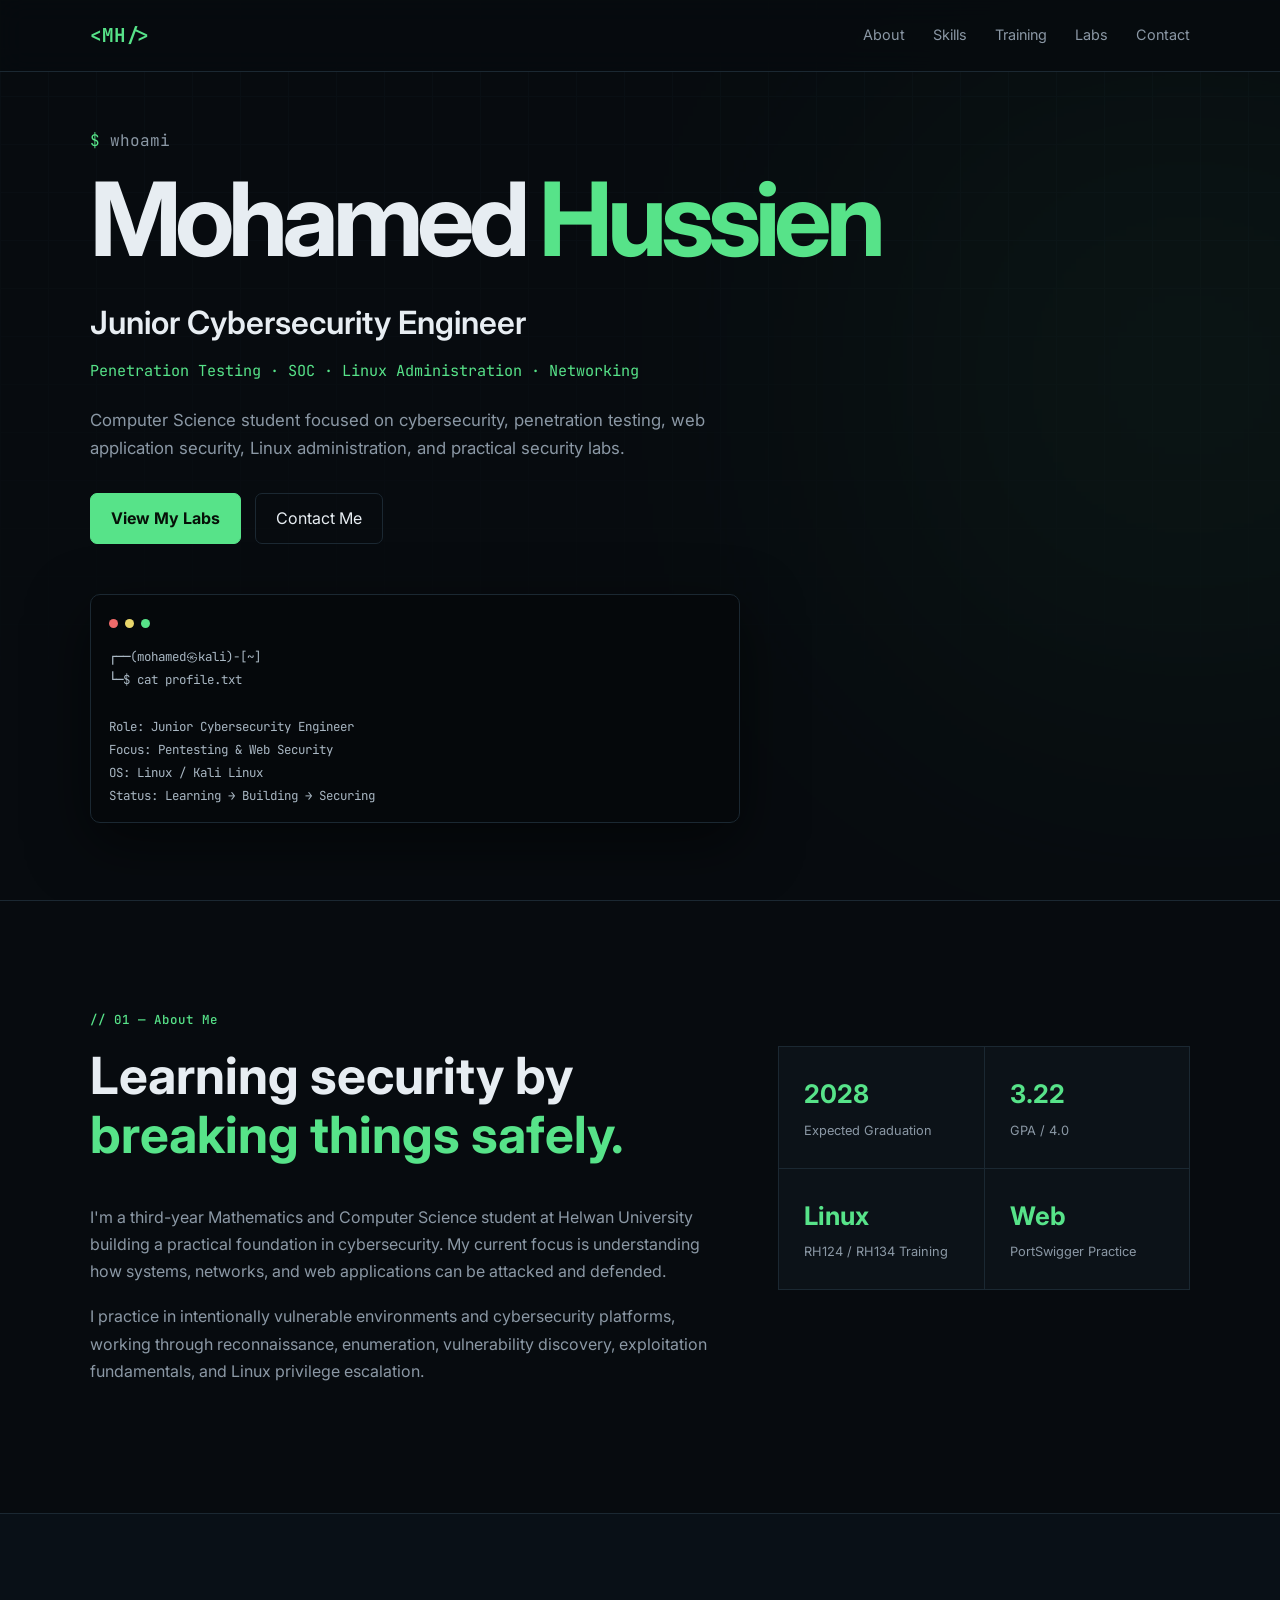
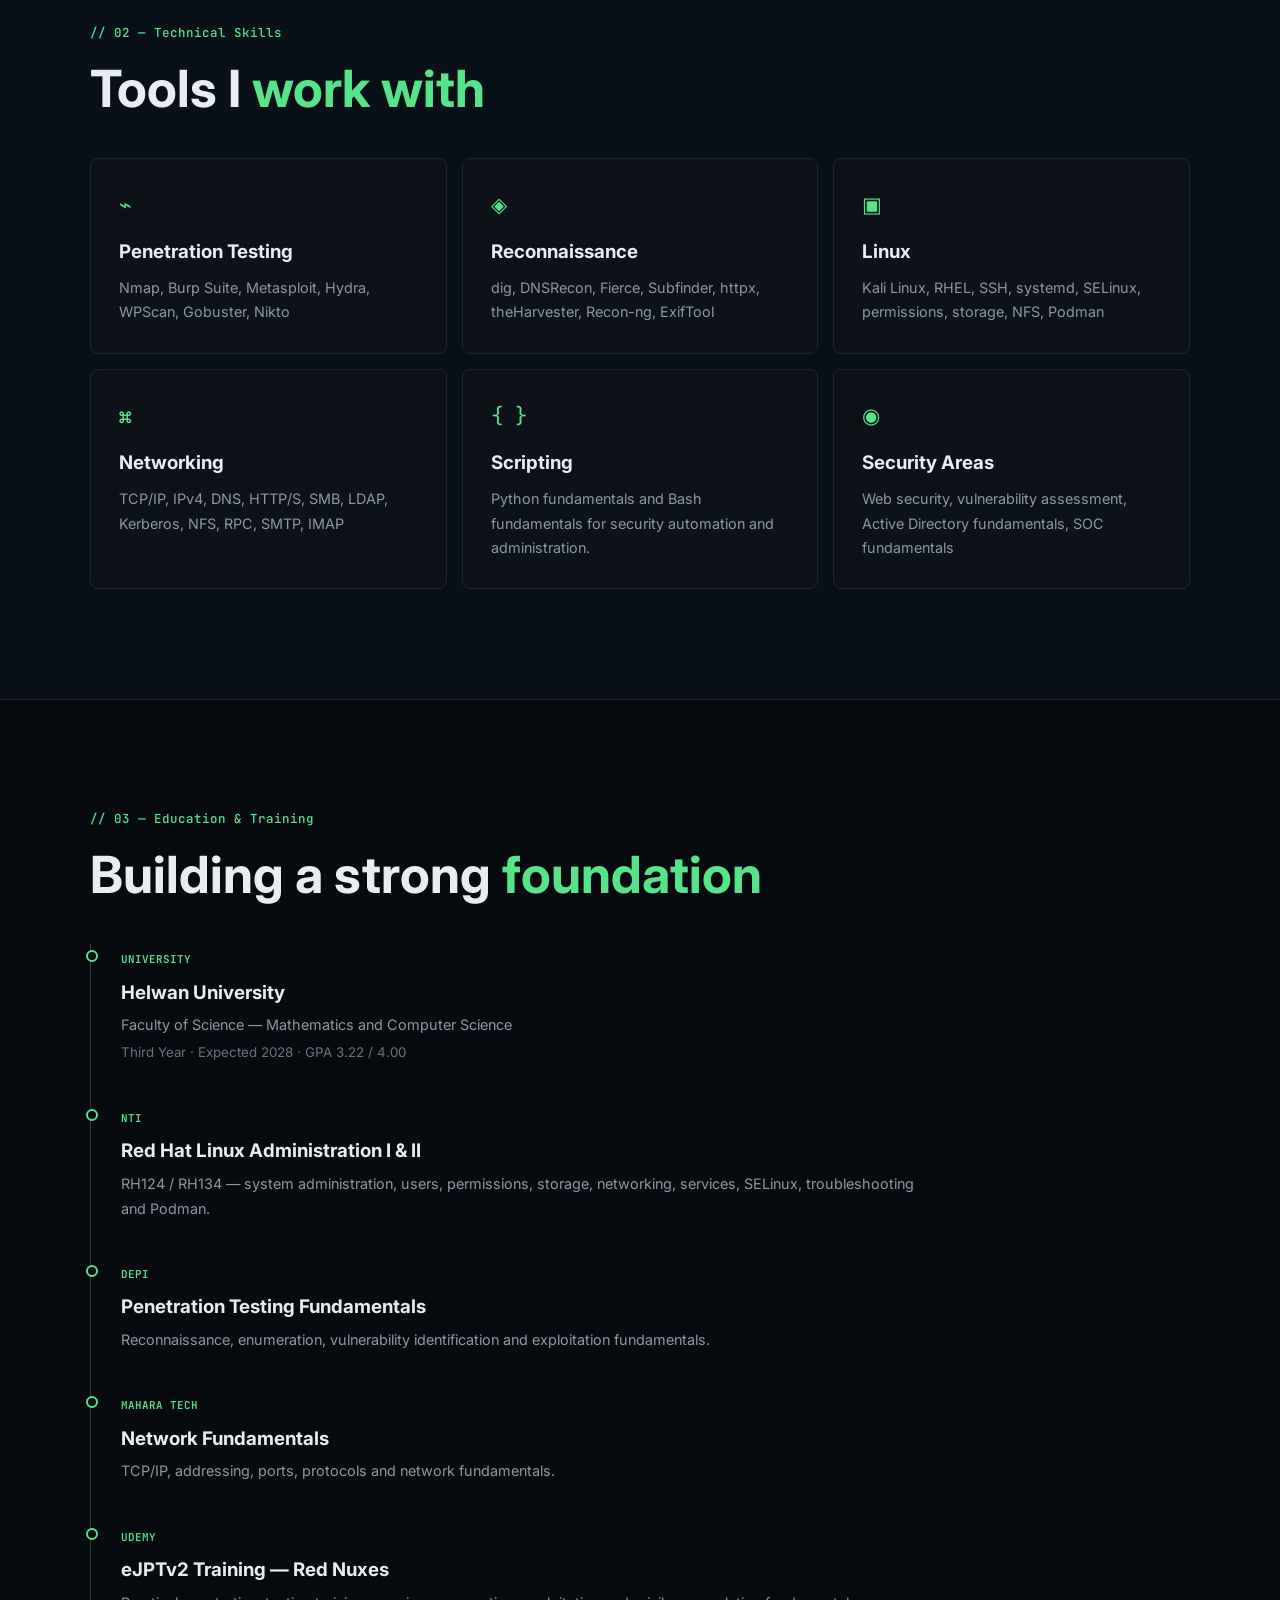
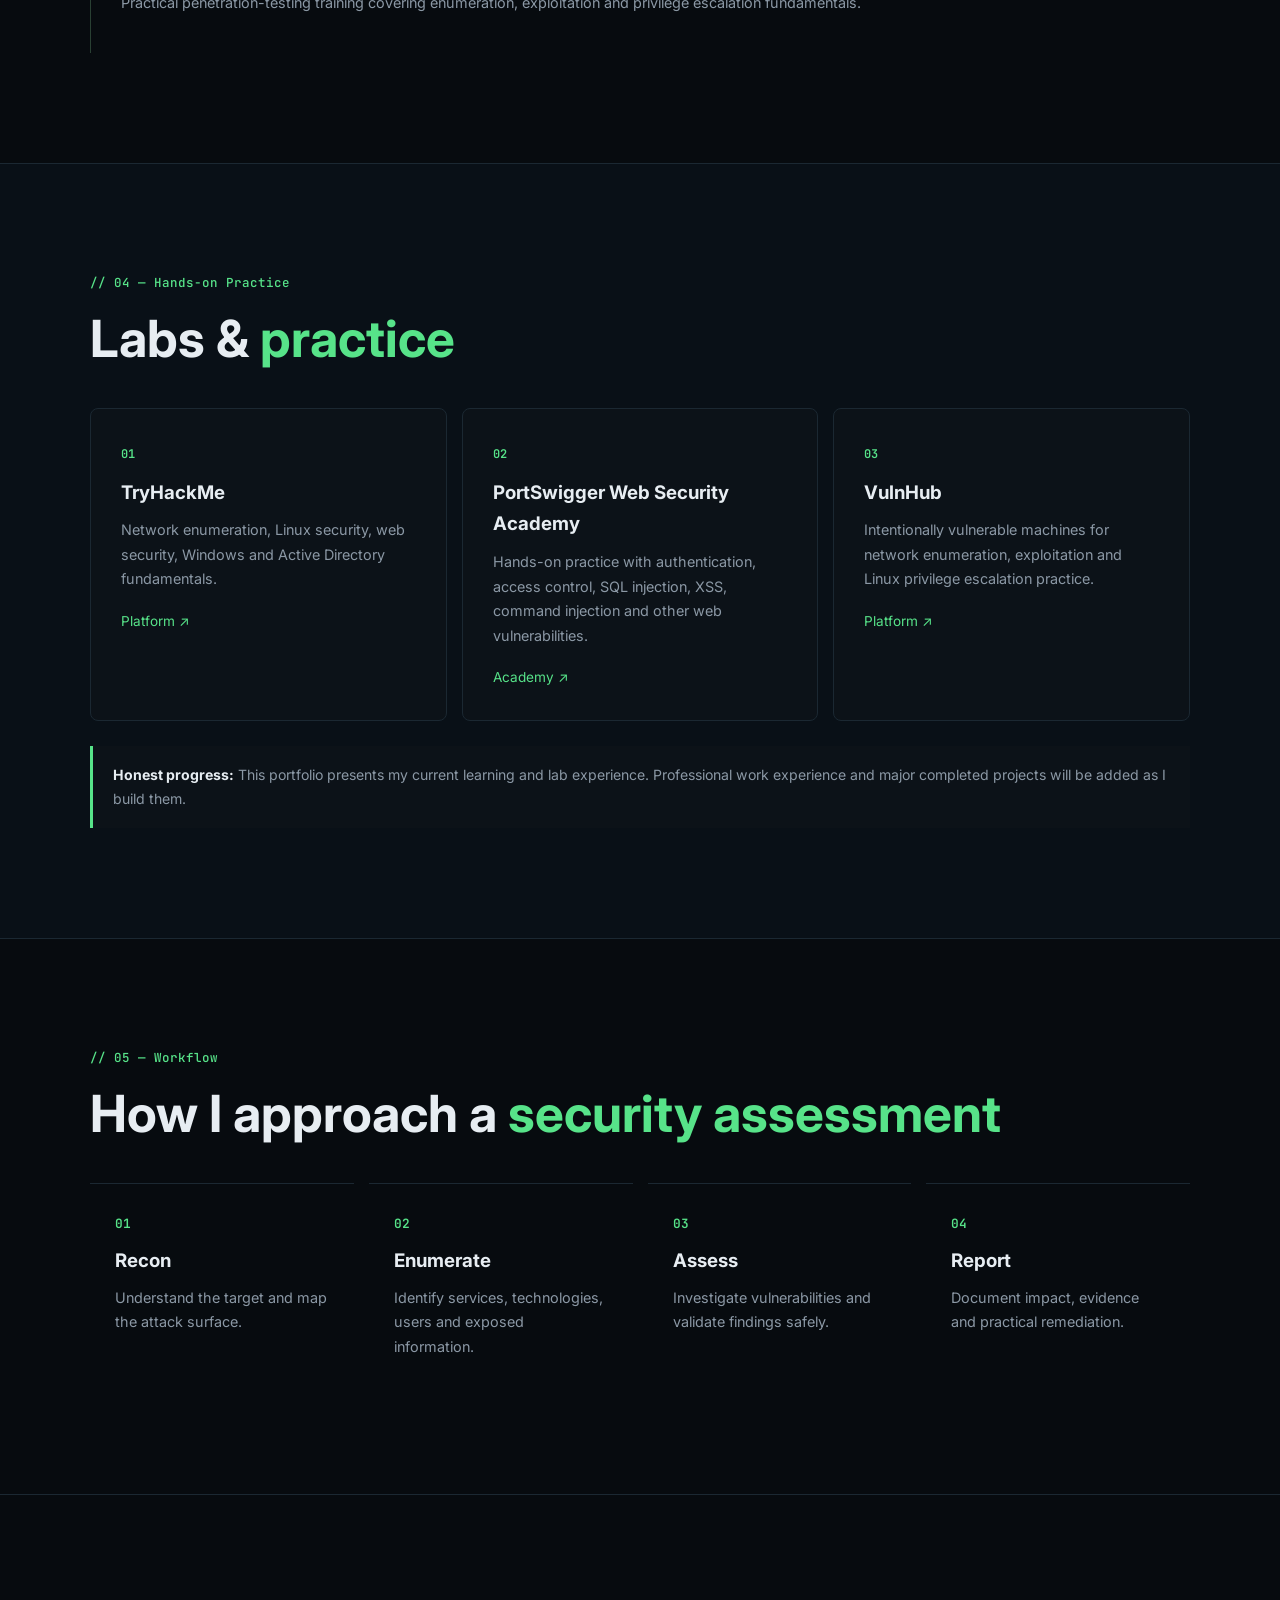
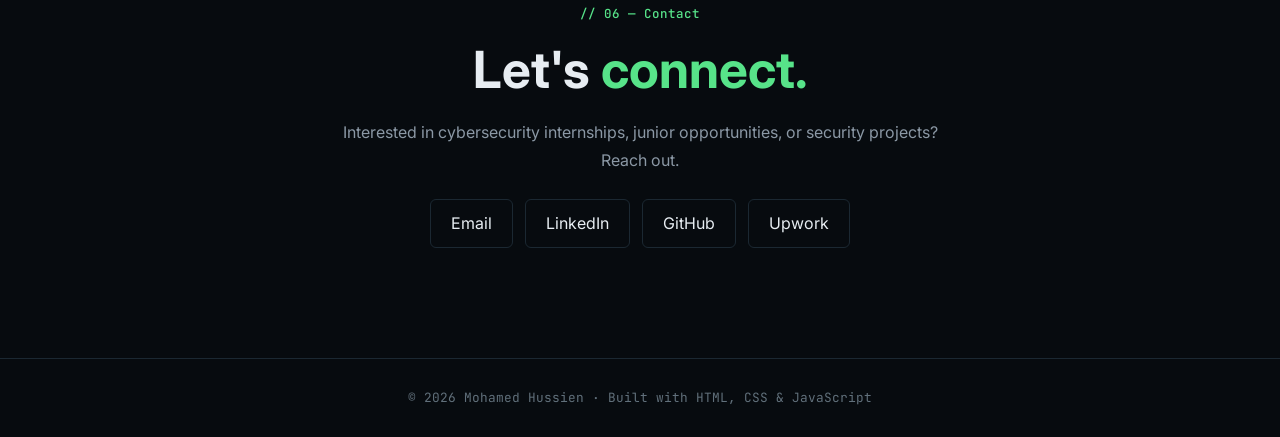
==== index.html @ f86ef642 "Add files via upload" ====
<!DOCTYPE html>
<html lang="en">
<head>
  <meta charset="UTF-8">
  <meta name="viewport" content="width=device-width, initial-scale=1.0">
  <meta name="description" content="Mohamed Hussien - Junior Cybersecurity Engineer portfolio">
  <title>Mohamed Hussien | Cybersecurity Portfolio</title>
  <link rel="preconnect" href="https://fonts.googleapis.com">
  <link rel="preconnect" href="https://fonts.gstatic.com" crossorigin>
  <link href="https://fonts.googleapis.com/css2?family=Inter:wght@400;500;600;700;800&family=JetBrains+Mono:wght@400;500;600&display=swap" rel="stylesheet">
  <link rel="stylesheet" href="style.css">
</head>
<body>
  <header class="nav">
    <a class="logo" href="#home">&lt;MH/&gt;</a>
    <button class="menu" aria-label="Open menu">☰</button>
    <nav>
      <a href="#about">About</a>
      <a href="#skills">Skills</a>
      <a href="#training">Training</a>
      <a href="#labs">Labs</a>
      <a href="#contact">Contact</a>
    </nav>
  </header>

  <main>
    <section id="home" class="hero">
      <div class="grid-bg"></div>
      <div class="hero-content">
        <p class="terminal"><span>$</span> whoami</p>
        <h1>Mohamed <span>Hussien</span></h1>
        <h2>Junior Cybersecurity Engineer</h2>
        <p class="subtitle">Penetration Testing · SOC · Linux Administration · Networking</p>
        <p class="intro">
          Computer Science student focused on cybersecurity, penetration testing,
          web application security, Linux administration, and practical security labs.
        </p>
        <div class="buttons">
          <a class="btn primary" href="#labs">View My Labs</a>
          <a class="btn" href="#contact">Contact Me</a>
        </div>
        <div class="terminal-card">
          <div><span class="dot red"></span><span class="dot yellow"></span><span class="dot green"></span></div>
          <pre><code>┌──(mohamed㉿kali)-[~]
└─$ cat profile.txt

Role: Junior Cybersecurity Engineer
Focus: Pentesting & Web Security
OS: Linux / Kali Linux
Status: Learning → Building → Securing</code></pre>
        </div>
      </div>
    </section>

    <section id="about" class="section">
      <div class="section-label">// 01 — About Me</div>
      <div class="about-grid">
        <div>
          <h2>Learning security by <span>breaking things safely.</span></h2>
          <p>
            I'm a third-year Mathematics and Computer Science student at Helwan University
            building a practical foundation in cybersecurity. My current focus is understanding
            how systems, networks, and web applications can be attacked and defended.
          </p>
          <p>
            I practice in intentionally vulnerable environments and cybersecurity platforms,
            working through reconnaissance, enumeration, vulnerability discovery, exploitation
            fundamentals, and Linux privilege escalation.
          </p>
        </div>
        <div class="stats">
          <div><strong>2028</strong><span>Expected Graduation</span></div>
          <div><strong>3.22</strong><span>GPA / 4.0</span></div>
          <div><strong>Linux</strong><span>RH124 / RH134 Training</span></div>
          <div><strong>Web</strong><span>PortSwigger Practice</span></div>
        </div>
      </div>
    </section>

    <section id="skills" class="section alt">
      <div class="section-label">// 02 — Technical Skills</div>
      <h2>Tools I <span>work with</span></h2>
      <div class="cards">
        <article class="card"><div class="icon">⌁</div><h3>Penetration Testing</h3><p>Nmap, Burp Suite, Metasploit, Hydra, WPScan, Gobuster, Nikto</p></article>
        <article class="card"><div class="icon">◈</div><h3>Reconnaissance</h3><p>dig, DNSRecon, Fierce, Subfinder, httpx, theHarvester, Recon-ng, ExifTool</p></article>
        <article class="card"><div class="icon">▣</div><h3>Linux</h3><p>Kali Linux, RHEL, SSH, systemd, SELinux, permissions, storage, NFS, Podman</p></article>
        <article class="card"><div class="icon">⌘</div><h3>Networking</h3><p>TCP/IP, IPv4, DNS, HTTP/S, SMB, LDAP, Kerberos, NFS, RPC, SMTP, IMAP</p></article>
        <article class="card"><div class="icon">{ }</div><h3>Scripting</h3><p>Python fundamentals and Bash fundamentals for security automation and administration.</p></article>
        <article class="card"><div class="icon">◉</div><h3>Security Areas</h3><p>Web security, vulnerability assessment, Active Directory fundamentals, SOC fundamentals</p></article>
      </div>
    </section>

    <section id="training" class="section">
      <div class="section-label">// 03 — Education & Training</div>
      <h2>Building a strong <span>foundation</span></h2>
      <div class="timeline">
        <article><span class="tag">UNIVERSITY</span><h3>Helwan University</h3><p>Faculty of Science — Mathematics and Computer Science</p><small>Third Year · Expected 2028 · GPA 3.22 / 4.00</small></article>
        <article><span class="tag">NTI</span><h3>Red Hat Linux Administration I & II</h3><p>RH124 / RH134 — system administration, users, permissions, storage, networking, services, SELinux, troubleshooting and Podman.</p></article>
        <article><span class="tag">DEPI</span><h3>Penetration Testing Fundamentals</h3><p>Reconnaissance, enumeration, vulnerability identification and exploitation fundamentals.</p></article>
        <article><span class="tag">MAHARA TECH</span><h3>Network Fundamentals</h3><p>TCP/IP, addressing, ports, protocols and network fundamentals.</p></article>
        <article><span class="tag">UDEMY</span><h3>eJPTv2 Training — Red Nuxes</h3><p>Practical penetration-testing training covering enumeration, exploitation and privilege escalation fundamentals.</p></article>
      </div>
    </section>

    <section id="labs" class="section alt">
      <div class="section-label">// 04 — Hands-on Practice</div>
      <h2>Labs & <span>practice</span></h2>
      <div class="lab-grid">
        <article class="lab"><span>01</span><h3>TryHackMe</h3><p>Network enumeration, Linux security, web security, Windows and Active Directory fundamentals.</p><a href="https://tryhackme.com/" target="_blank" rel="noopener">Platform ↗</a></article>
        <article class="lab"><span>02</span><h3>PortSwigger Web Security Academy</h3><p>Hands-on practice with authentication, access control, SQL injection, XSS, command injection and other web vulnerabilities.</p><a href="https://portswigger.net/web-security" target="_blank" rel="noopener">Academy ↗</a></article>
        <article class="lab"><span>03</span><h3>VulnHub</h3><p>Intentionally vulnerable machines for network enumeration, exploitation and Linux privilege escalation practice.</p><a href="https://www.vulnhub.com/" target="_blank" rel="noopener">Platform ↗</a></article>
      </div>
      <div class="note"><strong>Honest progress:</strong> This portfolio presents my current learning and lab experience. Professional work experience and major completed projects will be added as I build them.</div>
    </section>

    <section class="section">
      <div class="section-label">// 05 — Workflow</div>
      <h2>How I approach a <span>security assessment</span></h2>
      <div class="workflow">
        <div><b>01</b><h3>Recon</h3><p>Understand the target and map the attack surface.</p></div>
        <div><b>02</b><h3>Enumerate</h3><p>Identify services, technologies, users and exposed information.</p></div>
        <div><b>03</b><h3>Assess</h3><p>Investigate vulnerabilities and validate findings safely.</p></div>
        <div><b>04</b><h3>Report</h3><p>Document impact, evidence and practical remediation.</p></div>
      </div>
    </section>

    <section id="contact" class="section contact">
      <div class="section-label">// 06 — Contact</div>
      <h2>Let's <span>connect.</span></h2>
      <p>Interested in cybersecurity internships, junior opportunities, or security projects? Reach out.</p>
      <div class="contact-links">
        <a href="mailto:YOUR_EMAIL@example.com">Email</a>
        <a href="https://www.linkedin.com/" target="_blank" rel="noopener">LinkedIn</a>
        <a href="https://github.com/" target="_blank" rel="noopener">GitHub</a>
        <a href="https://www.upwork.com/" target="_blank" rel="noopener">Upwork</a>
      </div>
    </section>
  </main>

  <footer>© 2026 Mohamed Hussien · Built with HTML, CSS & JavaScript</footer>
  <script src="script.js"></script>
</body>
</html>
---- style.css ----
*{box-sizing:border-box;margin:0;padding:0}
:root{--bg:#070b0f;--panel:#0c1218;--text:#e7edf2;--muted:#8b98a5;--accent:#57e389;--line:#1b2832}
html{scroll-behavior:smooth}
body{font-family:Inter,Arial,sans-serif;background:var(--bg);color:var(--text);line-height:1.7}
a{color:inherit;text-decoration:none}
.nav{position:fixed;z-index:10;top:0;left:0;right:0;height:72px;display:flex;align-items:center;justify-content:space-between;padding:0 7%;background:rgba(7,11,15,.84);backdrop-filter:blur(14px);border-bottom:1px solid var(--line)}
.logo{font-family:"JetBrains Mono",monospace;color:var(--accent);font-weight:700;font-size:1.2rem}
.nav nav{display:flex;gap:28px}.nav nav a{color:var(--muted);font-size:.9rem}.nav nav a:hover{color:var(--accent)}
.menu{display:none;background:none;border:0;color:var(--text);font-size:1.4rem}
.hero{min-height:100vh;display:flex;align-items:center;position:relative;overflow:hidden;padding:120px 7% 70px}
.grid-bg{position:absolute;inset:0;opacity:.16;background-image:linear-gradient(var(--line) 1px,transparent 1px),linear-gradient(90deg,var(--line) 1px,transparent 1px);background-size:48px 48px;mask-image:linear-gradient(to bottom,#000,transparent 90%)}
.hero:after{content:"";position:absolute;width:480px;height:480px;right:-150px;top:15%;background:var(--accent);filter:blur(180px);opacity:.08}
.hero-content{max-width:900px;position:relative;z-index:1}.terminal{font-family:"JetBrains Mono";color:var(--muted);margin-bottom:12px}.terminal span{color:var(--accent)}
h1{font-size:clamp(3.2rem,8vw,6.8rem);line-height:1.05;letter-spacing:-.06em}h1 span,h2 span{color:var(--accent)}
.hero h2{font-size:clamp(1.2rem,3vw,2rem);margin-top:22px;font-weight:600}.subtitle{font-family:"JetBrains Mono";color:var(--accent);margin-top:8px;font-size:.95rem}.intro{max-width:690px;color:var(--muted);font-size:1.05rem;margin-top:22px}
.buttons{display:flex;gap:14px;margin-top:30px}.btn{border:1px solid var(--line);padding:11px 20px;border-radius:7px;color:var(--text);transition:.2s}.btn:hover{border-color:var(--accent);color:var(--accent)}.btn.primary{background:var(--accent);color:#061008;border-color:var(--accent);font-weight:700}
.terminal-card{margin-top:50px;max-width:650px;background:#05080b;border:1px solid var(--line);border-radius:10px;padding:14px 18px;box-shadow:0 20px 60px #0008}.dot{display:inline-block;width:9px;height:9px;border-radius:50%;margin-right:7px}.red{background:#ef6a6a}.yellow{background:#e9d66b}.green{background:var(--accent)}pre{overflow:auto;margin-top:10px}code{font-family:"JetBrains Mono";font-size:.78rem;color:#a9b7c3}
.section{padding:110px 7%;border-top:1px solid var(--line)}.section.alt{background:#091017}.section-label{font:500 .78rem "JetBrains Mono";color:var(--accent);letter-spacing:.08em;margin-bottom:18px}.section h2{font-size:clamp(2rem,4vw,3.3rem);line-height:1.15;margin-bottom:40px}
.about-grid{display:grid;grid-template-columns:1.5fr 1fr;gap:70px;align-items:start}.about-grid p{color:var(--muted);margin-bottom:18px}.stats{display:grid;grid-template-columns:1fr 1fr;gap:1px;background:var(--line);border:1px solid var(--line)}.stats div{background:var(--panel);padding:25px}.stats strong{display:block;font-size:1.6rem;color:var(--accent)}.stats span{font-size:.8rem;color:var(--muted)}
.cards{display:grid;grid-template-columns:repeat(3,1fr);gap:15px}.card{padding:28px;background:var(--panel);border:1px solid var(--line);border-radius:8px;transition:.25s}.card:hover{transform:translateY(-4px);border-color:#355242}.icon{font-family:"JetBrains Mono";font-size:1.3rem;color:var(--accent);margin-bottom:14px}.card h3{margin-bottom:8px}.card p,.lab p,.timeline p,.workflow p{color:var(--muted);font-size:.9rem}
.timeline{max-width:850px;border-left:1px solid #294033;padding-left:30px}.timeline article{position:relative;padding:0 0 38px}.timeline article:before{content:"";position:absolute;width:8px;height:8px;border:2px solid var(--accent);border-radius:50%;left:-35px;top:6px;background:var(--bg)}.tag{font:600 .68rem "JetBrains Mono";color:var(--accent)}.timeline h3{margin:5px 0}.timeline small{color:#657480}
.lab-grid{display:grid;grid-template-columns:repeat(3,1fr);gap:15px}.lab{padding:30px;background:var(--panel);border:1px solid var(--line);border-radius:8px}.lab>span{font:600 .75rem "JetBrains Mono";color:var(--accent)}.lab h3{margin:10px 0}.lab a{display:inline-block;margin-top:18px;color:var(--accent);font-size:.85rem}
.note{margin-top:25px;border-left:3px solid var(--accent);background:var(--panel);padding:17px 20px;color:var(--muted);font-size:.88rem}.note strong{color:var(--text)}
.workflow{display:grid;grid-template-columns:repeat(4,1fr);gap:15px}.workflow div{padding:25px;border-top:1px solid var(--line)}.workflow b{font:600 .8rem "JetBrains Mono";color:var(--accent)}.workflow h3{margin:9px 0}
.contact{text-align:center}.contact p{color:var(--muted);max-width:600px;margin:-20px auto 25px}.contact-links{display:flex;justify-content:center;gap:12px;flex-wrap:wrap}.contact-links a{border:1px solid var(--line);padding:10px 20px;border-radius:6px}.contact-links a:hover{border-color:var(--accent);color:var(--accent)}
footer{text-align:center;padding:28px;color:#61707b;border-top:1px solid var(--line);font-size:.8rem;font-family:"JetBrains Mono"}
@media(max-width:800px){.nav{padding:0 5%}.nav nav{display:none;position:absolute;top:72px;left:0;right:0;padding:20px 5%;background:var(--panel);flex-direction:column;gap:12px;border-bottom:1px solid var(--line)}.nav nav.open{display:flex}.menu{display:block}.hero{padding-left:5%;padding-right:5%}.section{padding:80px 5%}.about-grid,.cards,.lab-grid,.workflow{grid-template-columns:1fr}.about-grid{gap:35px}.stats{grid-template-columns:1fr 1fr}h1{font-size:3.5rem}}
@media(max-width:430px){h1{font-size:2.9rem}.subtitle{font-size:.75rem}.stats div{padding:18px}}
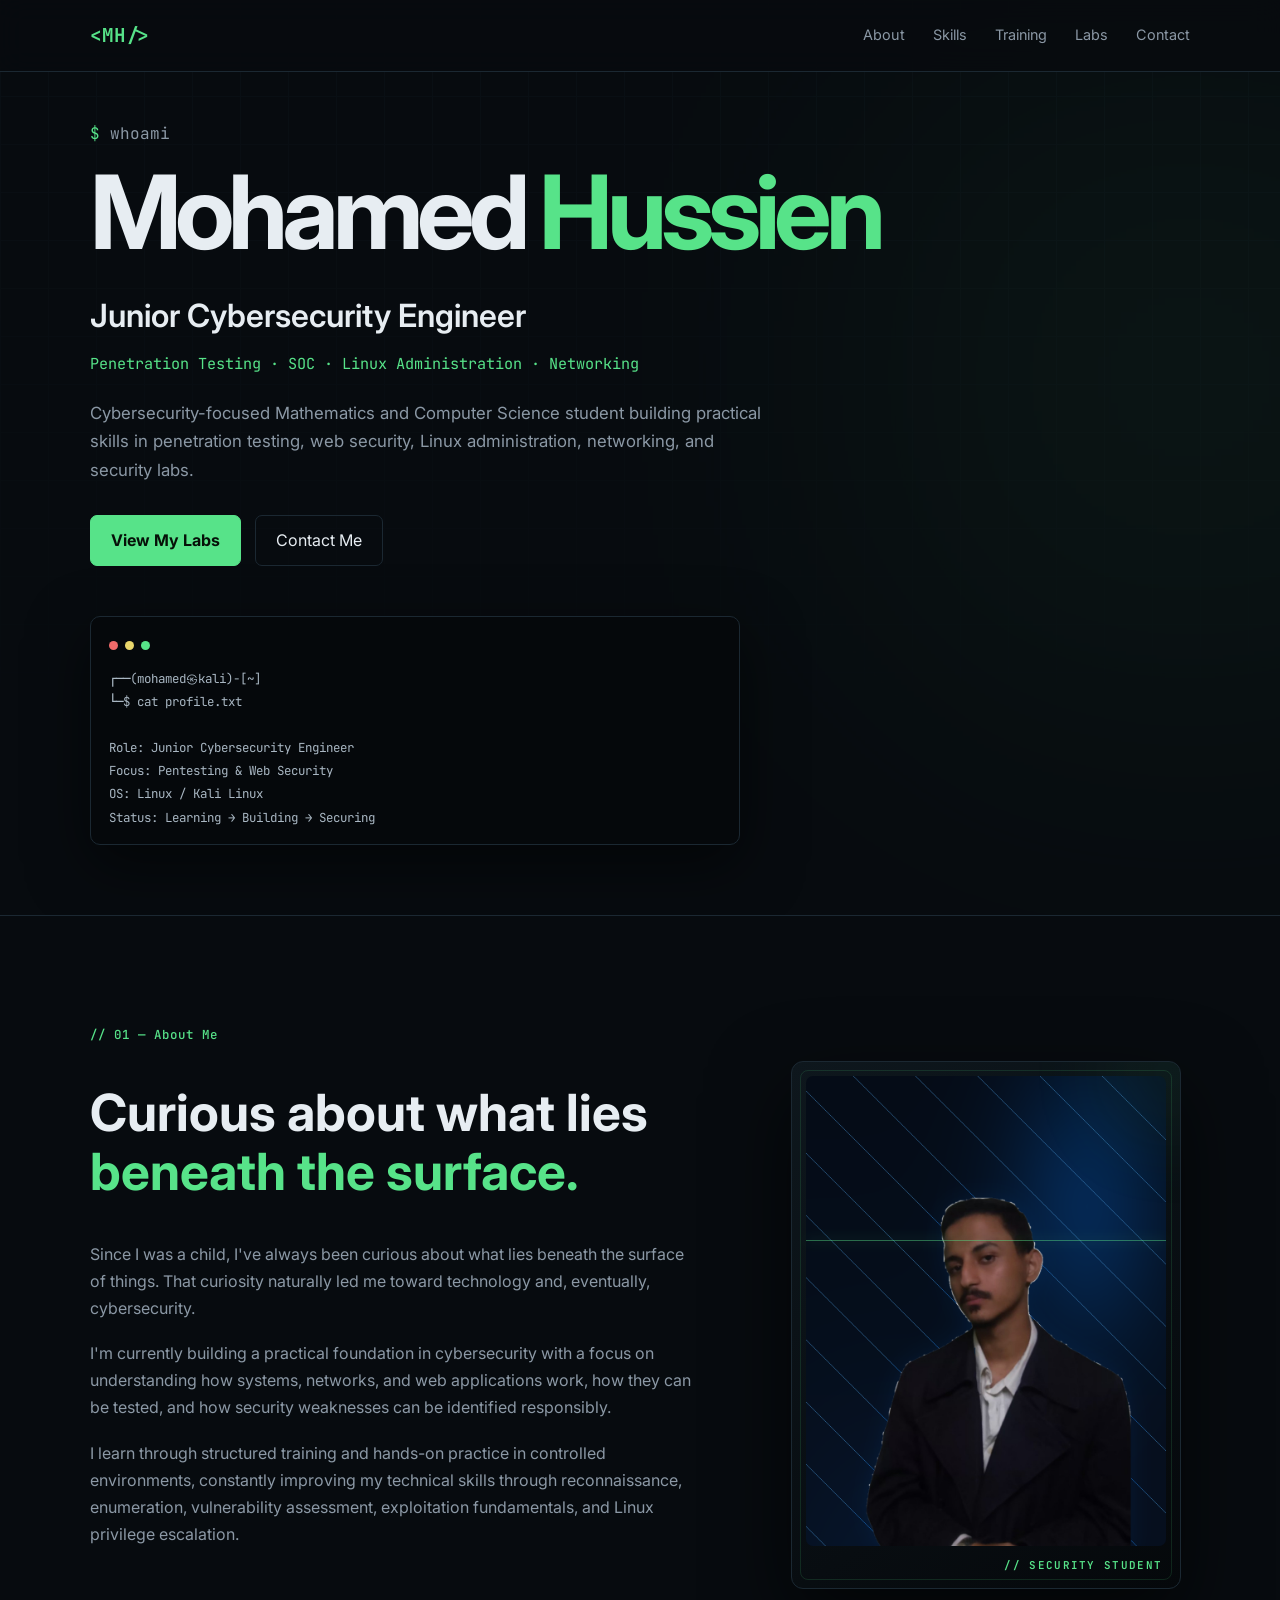
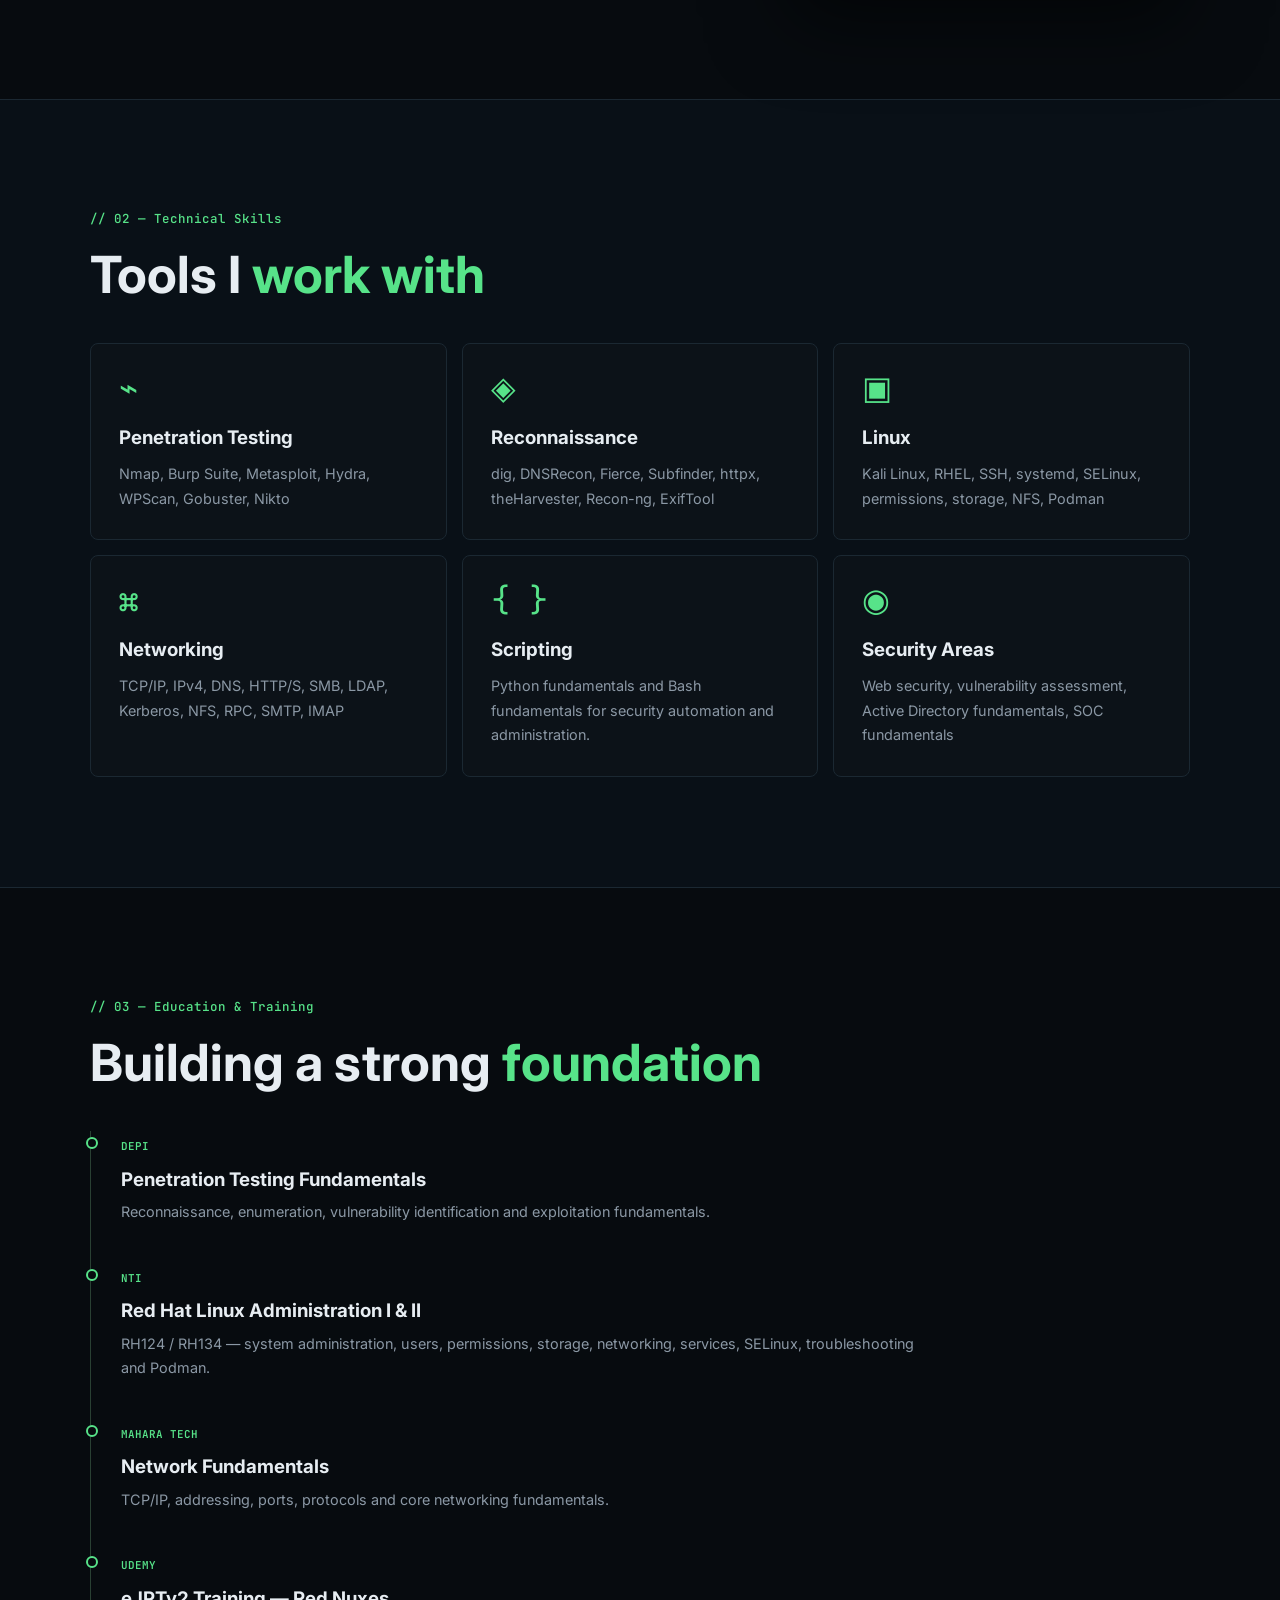
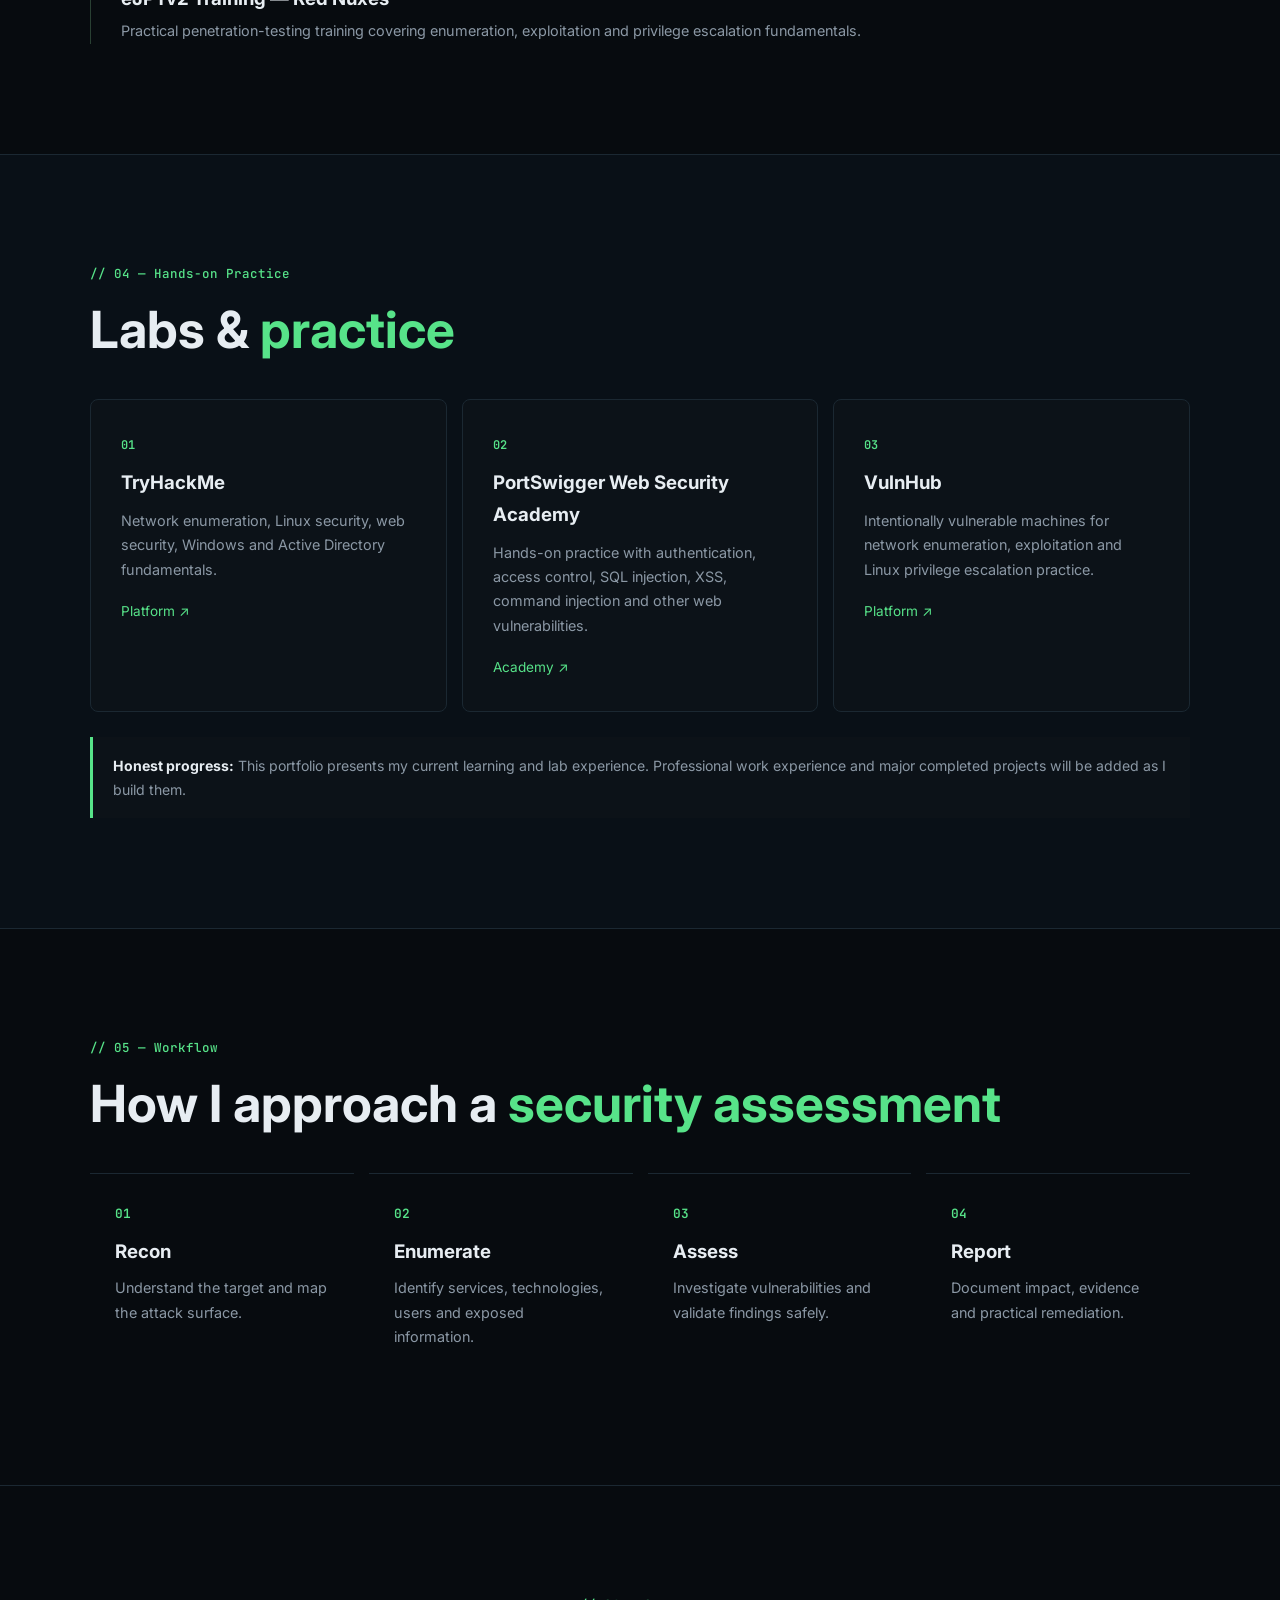
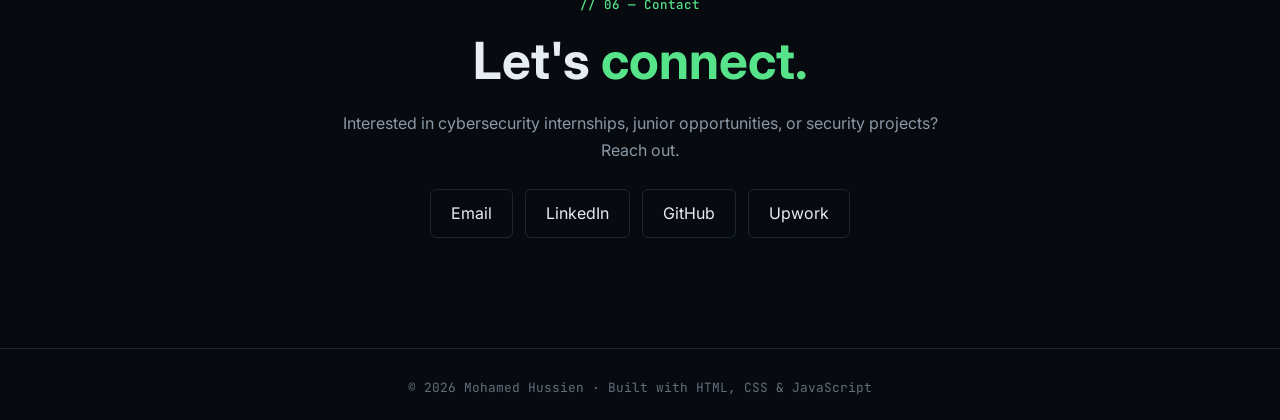
==== commit 9fb5e758: "Add files via upload" ====
--- a/index.html
+++ b/index.html
@@ -13,7 +13,7 @@
 <body>
   <header class="nav">
     <a class="logo" href="#home">&lt;MH/&gt;</a>
-    <button class="menu" aria-label="Open menu">☰</button>
+    <button class="menu" aria-label="Open menu" aria-expanded="false">☰</button>
     <nav>
       <a href="#about">About</a>
       <a href="#skills">Skills</a>
@@ -31,10 +31,7 @@
         <h1>Mohamed <span>Hussien</span></h1>
         <h2>Junior Cybersecurity Engineer</h2>
         <p class="subtitle">Penetration Testing · SOC · Linux Administration · Networking</p>
-        <p class="intro">
-          Computer Science student focused on cybersecurity, penetration testing,
-          web application security, Linux administration, and practical security labs.
-        </p>
+        <p class="intro">Cybersecurity-focused Mathematics and Computer Science student building practical skills in penetration testing, web security, Linux administration, networking, and security labs.</p>
         <div class="buttons">
           <a class="btn primary" href="#labs">View My Labs</a>
           <a class="btn" href="#contact">Contact Me</a>
@@ -45,7 +42,7 @@
 └─$ cat profile.txt
 
 Role: Junior Cybersecurity Engineer
-Focus: Pentesting & Web Security
+Focus: Pentesting &amp; Web Security
 OS: Linux / Kali Linux
 Status: Learning → Building → Securing</code></pre>
         </div>
@@ -55,24 +52,18 @@
     <section id="about" class="section">
       <div class="section-label">// 01 — About Me</div>
       <div class="about-grid">
-        <div>
-          <h2>Learning security by <span>breaking things safely.</span></h2>
-          <p>
-            I'm a third-year Mathematics and Computer Science student at Helwan University
-            building a practical foundation in cybersecurity. My current focus is understanding
-            how systems, networks, and web applications can be attacked and defended.
-          </p>
-          <p>
-            I practice in intentionally vulnerable environments and cybersecurity platforms,
-            working through reconnaissance, enumeration, vulnerability discovery, exploitation
-            fundamentals, and Linux privilege escalation.
-          </p>
+        <div class="about-copy">
+          <h2>Curious about what lies <span>beneath the surface.</span></h2>
+          <p>Since I was a child, I've always been curious about what lies beneath the surface of things. That curiosity naturally led me toward technology and, eventually, cybersecurity.</p>
+          <p>I'm currently building a practical foundation in cybersecurity with a focus on understanding how systems, networks, and web applications work, how they can be tested, and how security weaknesses can be identified responsibly.</p>
+          <p>I learn through structured training and hands-on practice in controlled environments, constantly improving my technical skills through reconnaissance, enumeration, vulnerability assessment, exploitation fundamentals, and Linux privilege escalation.</p>
         </div>
-        <div class="stats">
-          <div><strong>2028</strong><span>Expected Graduation</span></div>
-          <div><strong>3.22</strong><span>GPA / 4.0</span></div>
-          <div><strong>Linux</strong><span>RH124 / RH134 Training</span></div>
-          <div><strong>Web</strong><span>PortSwigger Practice</span></div>
+        <div class="about-photo">
+          <div class="photo-frame">
+            <div class="scan-line"></div>
+            <img src="profile.png" alt="Mohamed Hussien">
+            <div class="photo-label">// SECURITY STUDENT</div>
+          </div>
         </div>
       </div>
     </section>
@@ -91,20 +82,19 @@
     </section>
 
     <section id="training" class="section">
-      <div class="section-label">// 03 — Education & Training</div>
+      <div class="section-label">// 03 — Education &amp; Training</div>
       <h2>Building a strong <span>foundation</span></h2>
       <div class="timeline">
-        <article><span class="tag">UNIVERSITY</span><h3>Helwan University</h3><p>Faculty of Science — Mathematics and Computer Science</p><small>Third Year · Expected 2028 · GPA 3.22 / 4.00</small></article>
-        <article><span class="tag">NTI</span><h3>Red Hat Linux Administration I & II</h3><p>RH124 / RH134 — system administration, users, permissions, storage, networking, services, SELinux, troubleshooting and Podman.</p></article>
         <article><span class="tag">DEPI</span><h3>Penetration Testing Fundamentals</h3><p>Reconnaissance, enumeration, vulnerability identification and exploitation fundamentals.</p></article>
-        <article><span class="tag">MAHARA TECH</span><h3>Network Fundamentals</h3><p>TCP/IP, addressing, ports, protocols and network fundamentals.</p></article>
+        <article><span class="tag">NTI</span><h3>Red Hat Linux Administration I &amp; II</h3><p>RH124 / RH134 — system administration, users, permissions, storage, networking, services, SELinux, troubleshooting and Podman.</p></article>
+        <article><span class="tag">MAHARA TECH</span><h3>Network Fundamentals</h3><p>TCP/IP, addressing, ports, protocols and core networking fundamentals.</p></article>
         <article><span class="tag">UDEMY</span><h3>eJPTv2 Training — Red Nuxes</h3><p>Practical penetration-testing training covering enumeration, exploitation and privilege escalation fundamentals.</p></article>
       </div>
     </section>
 
     <section id="labs" class="section alt">
       <div class="section-label">// 04 — Hands-on Practice</div>
-      <h2>Labs & <span>practice</span></h2>
+      <h2>Labs &amp; <span>practice</span></h2>
       <div class="lab-grid">
         <article class="lab"><span>01</span><h3>TryHackMe</h3><p>Network enumeration, Linux security, web security, Windows and Active Directory fundamentals.</p><a href="https://tryhackme.com/" target="_blank" rel="noopener">Platform ↗</a></article>
         <article class="lab"><span>02</span><h3>PortSwigger Web Security Academy</h3><p>Hands-on practice with authentication, access control, SQL injection, XSS, command injection and other web vulnerabilities.</p><a href="https://portswigger.net/web-security" target="_blank" rel="noopener">Academy ↗</a></article>
@@ -129,15 +119,15 @@
       <h2>Let's <span>connect.</span></h2>
       <p>Interested in cybersecurity internships, junior opportunities, or security projects? Reach out.</p>
       <div class="contact-links">
-        <a href="mailto:YOUR_EMAIL@example.com">Email</a>
-        <a href="https://www.linkedin.com/" target="_blank" rel="noopener">LinkedIn</a>
-        <a href="https://github.com/" target="_blank" rel="noopener">GitHub</a>
+        <a href="mailto:mh5231493@gmail.com">Email</a>
+        <a href="https://www.linkedin.com/in/mohamed-hussien-12a985366" target="_blank" rel="noopener">LinkedIn</a>
+        <a href="https://github.com/mh5231493-collab/Portfolio-" target="_blank" rel="noopener">GitHub</a>
         <a href="https://www.upwork.com/" target="_blank" rel="noopener">Upwork</a>
       </div>
     </section>
   </main>
 
-  <footer>© 2026 Mohamed Hussien · Built with HTML, CSS & JavaScript</footer>
+  <footer>© 2026 Mohamed Hussien · Built with HTML, CSS &amp; JavaScript</footer>
   <script src="script.js"></script>
 </body>
 </html>
--- a/style.css
+++ b/style.css
@@ -3,26 +3,18 @@
 html{scroll-behavior:smooth}
 body{font-family:Inter,Arial,sans-serif;background:var(--bg);color:var(--text);line-height:1.7}
 a{color:inherit;text-decoration:none}
-.nav{position:fixed;z-index:10;top:0;left:0;right:0;height:72px;display:flex;align-items:center;justify-content:space-between;padding:0 7%;background:rgba(7,11,15,.84);backdrop-filter:blur(14px);border-bottom:1px solid var(--line)}
-.logo{font-family:"JetBrains Mono",monospace;color:var(--accent);font-weight:700;font-size:1.2rem}
-.nav nav{display:flex;gap:28px}.nav nav a{color:var(--muted);font-size:.9rem}.nav nav a:hover{color:var(--accent)}
-.menu{display:none;background:none;border:0;color:var(--text);font-size:1.4rem}
-.hero{min-height:100vh;display:flex;align-items:center;position:relative;overflow:hidden;padding:120px 7% 70px}
-.grid-bg{position:absolute;inset:0;opacity:.16;background-image:linear-gradient(var(--line) 1px,transparent 1px),linear-gradient(90deg,var(--line) 1px,transparent 1px);background-size:48px 48px;mask-image:linear-gradient(to bottom,#000,transparent 90%)}
-.hero:after{content:"";position:absolute;width:480px;height:480px;right:-150px;top:15%;background:var(--accent);filter:blur(180px);opacity:.08}
-.hero-content{max-width:900px;position:relative;z-index:1}.terminal{font-family:"JetBrains Mono";color:var(--muted);margin-bottom:12px}.terminal span{color:var(--accent)}
-h1{font-size:clamp(3.2rem,8vw,6.8rem);line-height:1.05;letter-spacing:-.06em}h1 span,h2 span{color:var(--accent)}
-.hero h2{font-size:clamp(1.2rem,3vw,2rem);margin-top:22px;font-weight:600}.subtitle{font-family:"JetBrains Mono";color:var(--accent);margin-top:8px;font-size:.95rem}.intro{max-width:690px;color:var(--muted);font-size:1.05rem;margin-top:22px}
-.buttons{display:flex;gap:14px;margin-top:30px}.btn{border:1px solid var(--line);padding:11px 20px;border-radius:7px;color:var(--text);transition:.2s}.btn:hover{border-color:var(--accent);color:var(--accent)}.btn.primary{background:var(--accent);color:#061008;border-color:var(--accent);font-weight:700}
+.nav{position:fixed;z-index:10;top:0;left:0;right:0;height:72px;display:flex;align-items:center;justify-content:space-between;padding:0 7%;background:rgba(7,11,15,.86);backdrop-filter:blur(14px);border-bottom:1px solid var(--line)}
+.logo{font-family:"JetBrains Mono",monospace;color:var(--accent);font-weight:700;font-size:1.2rem}.nav nav{display:flex;gap:28px}.nav nav a{color:var(--muted);font-size:.9rem}.nav nav a:hover{color:var(--accent)}
+.menu{display:none;background:none;border:0;color:var(--text);font-size:1.4rem;cursor:pointer}
+.hero{min-height:100vh;display:flex;align-items:center;position:relative;overflow:hidden;padding:120px 7% 70px}.grid-bg{position:absolute;inset:0;opacity:.16;background-image:linear-gradient(var(--line) 1px,transparent 1px),linear-gradient(90deg,var(--line) 1px,transparent 1px);background-size:48px 48px;mask-image:linear-gradient(to bottom,#000,transparent 90%)}.hero:after{content:"";position:absolute;width:480px;height:480px;right:-150px;top:15%;background:var(--accent);filter:blur(180px);opacity:.08}.hero-content{max-width:900px;position:relative;z-index:1}.terminal{font-family:"JetBrains Mono";color:var(--muted);margin-bottom:12px}.terminal span{color:var(--accent)}
+h1{font-size:clamp(3.2rem,8vw,6.8rem);line-height:1.05;letter-spacing:-.06em}h1 span,h2 span{color:var(--accent)}.hero h2{font-size:clamp(1.2rem,3vw,2rem);margin-top:22px;font-weight:600}.subtitle{font-family:"JetBrains Mono";color:var(--accent);margin-top:8px;font-size:.95rem}.intro{max-width:690px;color:var(--muted);font-size:1.05rem;margin-top:22px}.buttons{display:flex;gap:14px;margin-top:30px}.btn{border:1px solid var(--line);padding:11px 20px;border-radius:7px;color:var(--text);transition:.2s}.btn:hover{border-color:var(--accent);color:var(--accent)}.btn.primary{background:var(--accent);color:#061008;border-color:var(--accent);font-weight:700}
 .terminal-card{margin-top:50px;max-width:650px;background:#05080b;border:1px solid var(--line);border-radius:10px;padding:14px 18px;box-shadow:0 20px 60px #0008}.dot{display:inline-block;width:9px;height:9px;border-radius:50%;margin-right:7px}.red{background:#ef6a6a}.yellow{background:#e9d66b}.green{background:var(--accent)}pre{overflow:auto;margin-top:10px}code{font-family:"JetBrains Mono";font-size:.78rem;color:#a9b7c3}
 .section{padding:110px 7%;border-top:1px solid var(--line)}.section.alt{background:#091017}.section-label{font:500 .78rem "JetBrains Mono";color:var(--accent);letter-spacing:.08em;margin-bottom:18px}.section h2{font-size:clamp(2rem,4vw,3.3rem);line-height:1.15;margin-bottom:40px}
-.about-grid{display:grid;grid-template-columns:1.5fr 1fr;gap:70px;align-items:start}.about-grid p{color:var(--muted);margin-bottom:18px}.stats{display:grid;grid-template-columns:1fr 1fr;gap:1px;background:var(--line);border:1px solid var(--line)}.stats div{background:var(--panel);padding:25px}.stats strong{display:block;font-size:1.6rem;color:var(--accent)}.stats span{font-size:.8rem;color:var(--muted)}
-.cards{display:grid;grid-template-columns:repeat(3,1fr);gap:15px}.card{padding:28px;background:var(--panel);border:1px solid var(--line);border-radius:8px;transition:.25s}.card:hover{transform:translateY(-4px);border-color:#355242}.icon{font-family:"JetBrains Mono";font-size:1.3rem;color:var(--accent);margin-bottom:14px}.card h3{margin-bottom:8px}.card p,.lab p,.timeline p,.workflow p{color:var(--muted);font-size:.9rem}
-.timeline{max-width:850px;border-left:1px solid #294033;padding-left:30px}.timeline article{position:relative;padding:0 0 38px}.timeline article:before{content:"";position:absolute;width:8px;height:8px;border:2px solid var(--accent);border-radius:50%;left:-35px;top:6px;background:var(--bg)}.tag{font:600 .68rem "JetBrains Mono";color:var(--accent)}.timeline h3{margin:5px 0}.timeline small{color:#657480}
-.lab-grid{display:grid;grid-template-columns:repeat(3,1fr);gap:15px}.lab{padding:30px;background:var(--panel);border:1px solid var(--line);border-radius:8px}.lab>span{font:600 .75rem "JetBrains Mono";color:var(--accent)}.lab h3{margin:10px 0}.lab a{display:inline-block;margin-top:18px;color:var(--accent);font-size:.85rem}
-.note{margin-top:25px;border-left:3px solid var(--accent);background:var(--panel);padding:17px 20px;color:var(--muted);font-size:.88rem}.note strong{color:var(--text)}
-.workflow{display:grid;grid-template-columns:repeat(4,1fr);gap:15px}.workflow div{padding:25px;border-top:1px solid var(--line)}.workflow b{font:600 .8rem "JetBrains Mono";color:var(--accent)}.workflow h3{margin:9px 0}
-.contact{text-align:center}.contact p{color:var(--muted);max-width:600px;margin:-20px auto 25px}.contact-links{display:flex;justify-content:center;gap:12px;flex-wrap:wrap}.contact-links a{border:1px solid var(--line);padding:10px 20px;border-radius:6px}.contact-links a:hover{border-color:var(--accent);color:var(--accent)}
-footer{text-align:center;padding:28px;color:#61707b;border-top:1px solid var(--line);font-size:.8rem;font-family:"JetBrains Mono"}
-@media(max-width:800px){.nav{padding:0 5%}.nav nav{display:none;position:absolute;top:72px;left:0;right:0;padding:20px 5%;background:var(--panel);flex-direction:column;gap:12px;border-bottom:1px solid var(--line)}.nav nav.open{display:flex}.menu{display:block}.hero{padding-left:5%;padding-right:5%}.section{padding:80px 5%}.about-grid,.cards,.lab-grid,.workflow{grid-template-columns:1fr}.about-grid{gap:35px}.stats{grid-template-columns:1fr 1fr}h1{font-size:3.5rem}}
-@media(max-width:430px){h1{font-size:2.9rem}.subtitle{font-size:.75rem}.stats div{padding:18px}}
+.about-grid{display:grid;grid-template-columns:1.2fr .8fr;gap:80px;align-items:center}.about-copy{max-width:760px}.about-grid p{color:var(--muted);margin-bottom:18px}.about-photo{display:flex;justify-content:center}.photo-frame{width:min(390px,100%);position:relative;border:1px solid var(--line);background:linear-gradient(145deg,#0e171d,#05080b);padding:14px;border-radius:12px;box-shadow:0 30px 80px #0009;overflow:hidden}.photo-frame:before,.photo-frame:after{content:"";position:absolute;pointer-events:none}.photo-frame:before{inset:8px;border:1px solid #57e38922;border-radius:8px}.photo-frame:after{width:90px;height:90px;right:-35px;top:-35px;background:var(--accent);filter:blur(55px);opacity:.12}.photo-frame img{display:block;width:100%;height:470px;object-fit:cover;object-position:center top;border-radius:7px;background:transparent}.scan-line{position:absolute;z-index:2;left:14px;right:14px;top:34%;height:1px;background:var(--accent);opacity:.45;box-shadow:0 0 12px var(--accent);animation:scan 4s ease-in-out infinite}.photo-label{font:600 .68rem "JetBrains Mono";letter-spacing:.12em;color:var(--accent);padding:12px 4px 2px;text-align:right}@keyframes scan{0%,100%{top:22%}50%{top:76%}}
+.cards{display:grid;grid-template-columns:repeat(3,1fr);gap:15px}.card{padding:28px;background:var(--panel);border:1px solid var(--line);border-radius:8px;transition:.25s}.card:hover{transform:translateY(-4px);border-color:#355242}.icon{font-family:"JetBrains Mono";font-size:2rem;line-height:1;color:var(--accent);margin-bottom:18px}.card h3{margin-bottom:8px}.card p,.lab p,.timeline p,.workflow p{color:var(--muted);font-size:.9rem}
+.timeline{max-width:850px;border-left:1px solid #294033;padding-left:30px}.timeline article{position:relative;padding:0 0 38px}.timeline article:last-child{padding-bottom:0}.timeline article:before{content:"";position:absolute;width:8px;height:8px;border:2px solid var(--accent);border-radius:50%;left:-35px;top:6px;background:var(--bg)}.tag{font:600 .68rem "JetBrains Mono";color:var(--accent)}.timeline h3{margin:5px 0}.timeline small{color:#657480}
+.lab-grid{display:grid;grid-template-columns:repeat(3,1fr);gap:15px}.lab{padding:30px;background:var(--panel);border:1px solid var(--line);border-radius:8px}.lab>span{font:600 .75rem "JetBrains Mono";color:var(--accent)}.lab h3{margin:10px 0}.lab a{display:inline-block;margin-top:18px;color:var(--accent);font-size:.85rem}.note{margin-top:25px;border-left:3px solid var(--accent);background:var(--panel);padding:17px 20px;color:var(--muted);font-size:.88rem}.note strong{color:var(--text)}
+.workflow{display:grid;grid-template-columns:repeat(4,1fr);gap:15px}.workflow div{padding:25px;border-top:1px solid var(--line)}.workflow b{font:600 .8rem "JetBrains Mono";color:var(--accent)}.workflow h3{margin:9px 0}.contact{text-align:center}.contact p{color:var(--muted);max-width:600px;margin:-20px auto 25px}.contact-links{display:flex;justify-content:center;gap:12px;flex-wrap:wrap}.contact-links a{border:1px solid var(--line);padding:10px 20px;border-radius:6px}.contact-links a:hover{border-color:var(--accent);color:var(--accent)}footer{text-align:center;padding:28px;color:#61707b;border-top:1px solid var(--line);font-size:.8rem;font-family:"JetBrains Mono"}
+@media(max-width:900px){.about-grid{grid-template-columns:1fr;gap:45px}.about-photo{justify-content:flex-start}.cards{grid-template-columns:repeat(2,1fr)}.lab-grid{grid-template-columns:1fr 1fr}.workflow{grid-template-columns:repeat(2,1fr)}}
+@media(max-width:800px){.nav{padding:0 5%}.nav nav{display:none;position:absolute;top:72px;left:0;right:0;padding:20px 5%;background:var(--panel);flex-direction:column;gap:12px;border-bottom:1px solid var(--line)}.nav nav.open{display:flex}.menu{display:block}.hero{padding-left:5%;padding-right:5%}.section{padding:80px 5%}.cards,.lab-grid,.workflow{grid-template-columns:1fr}.about-grid{gap:35px}h1{font-size:3.5rem}}
+@media(max-width:430px){h1{font-size:2.9rem}.subtitle{font-size:.75rem}.photo-frame img{height:390px}.terminal-card{margin-top:35px}}
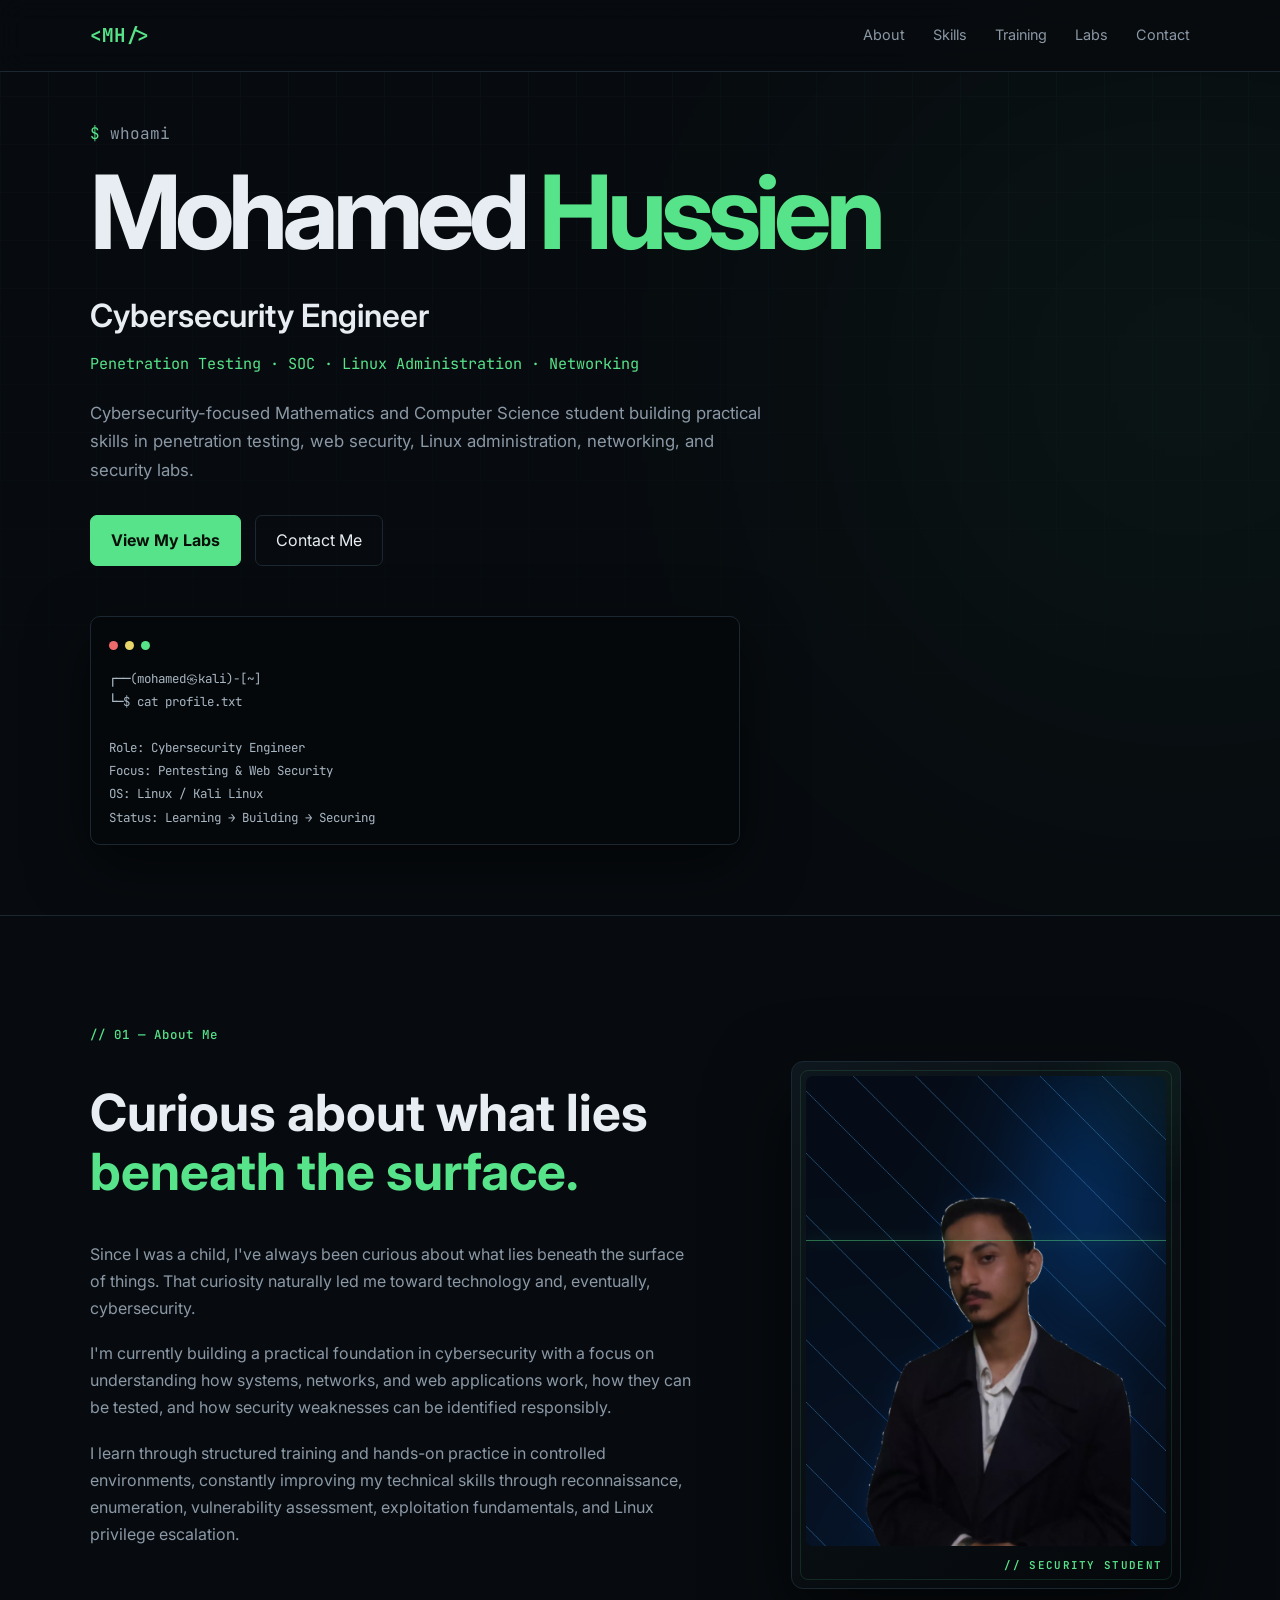
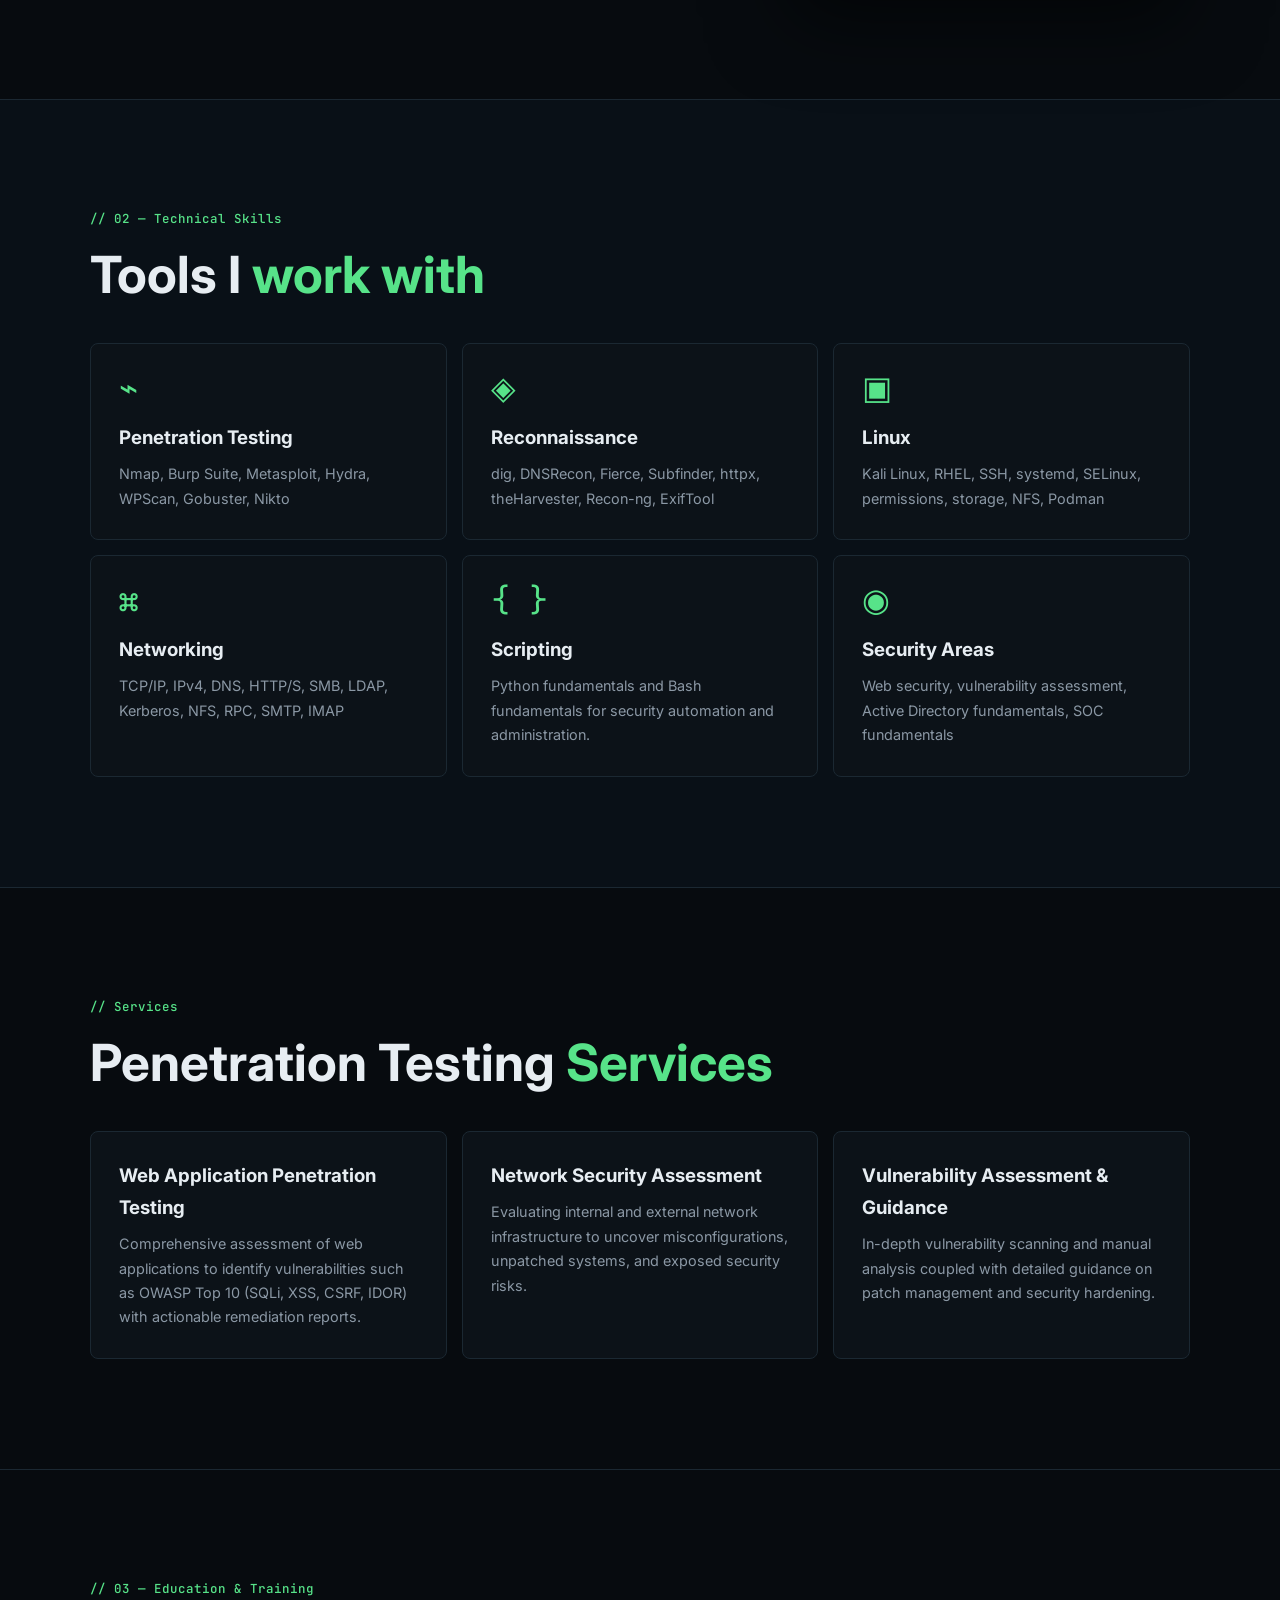
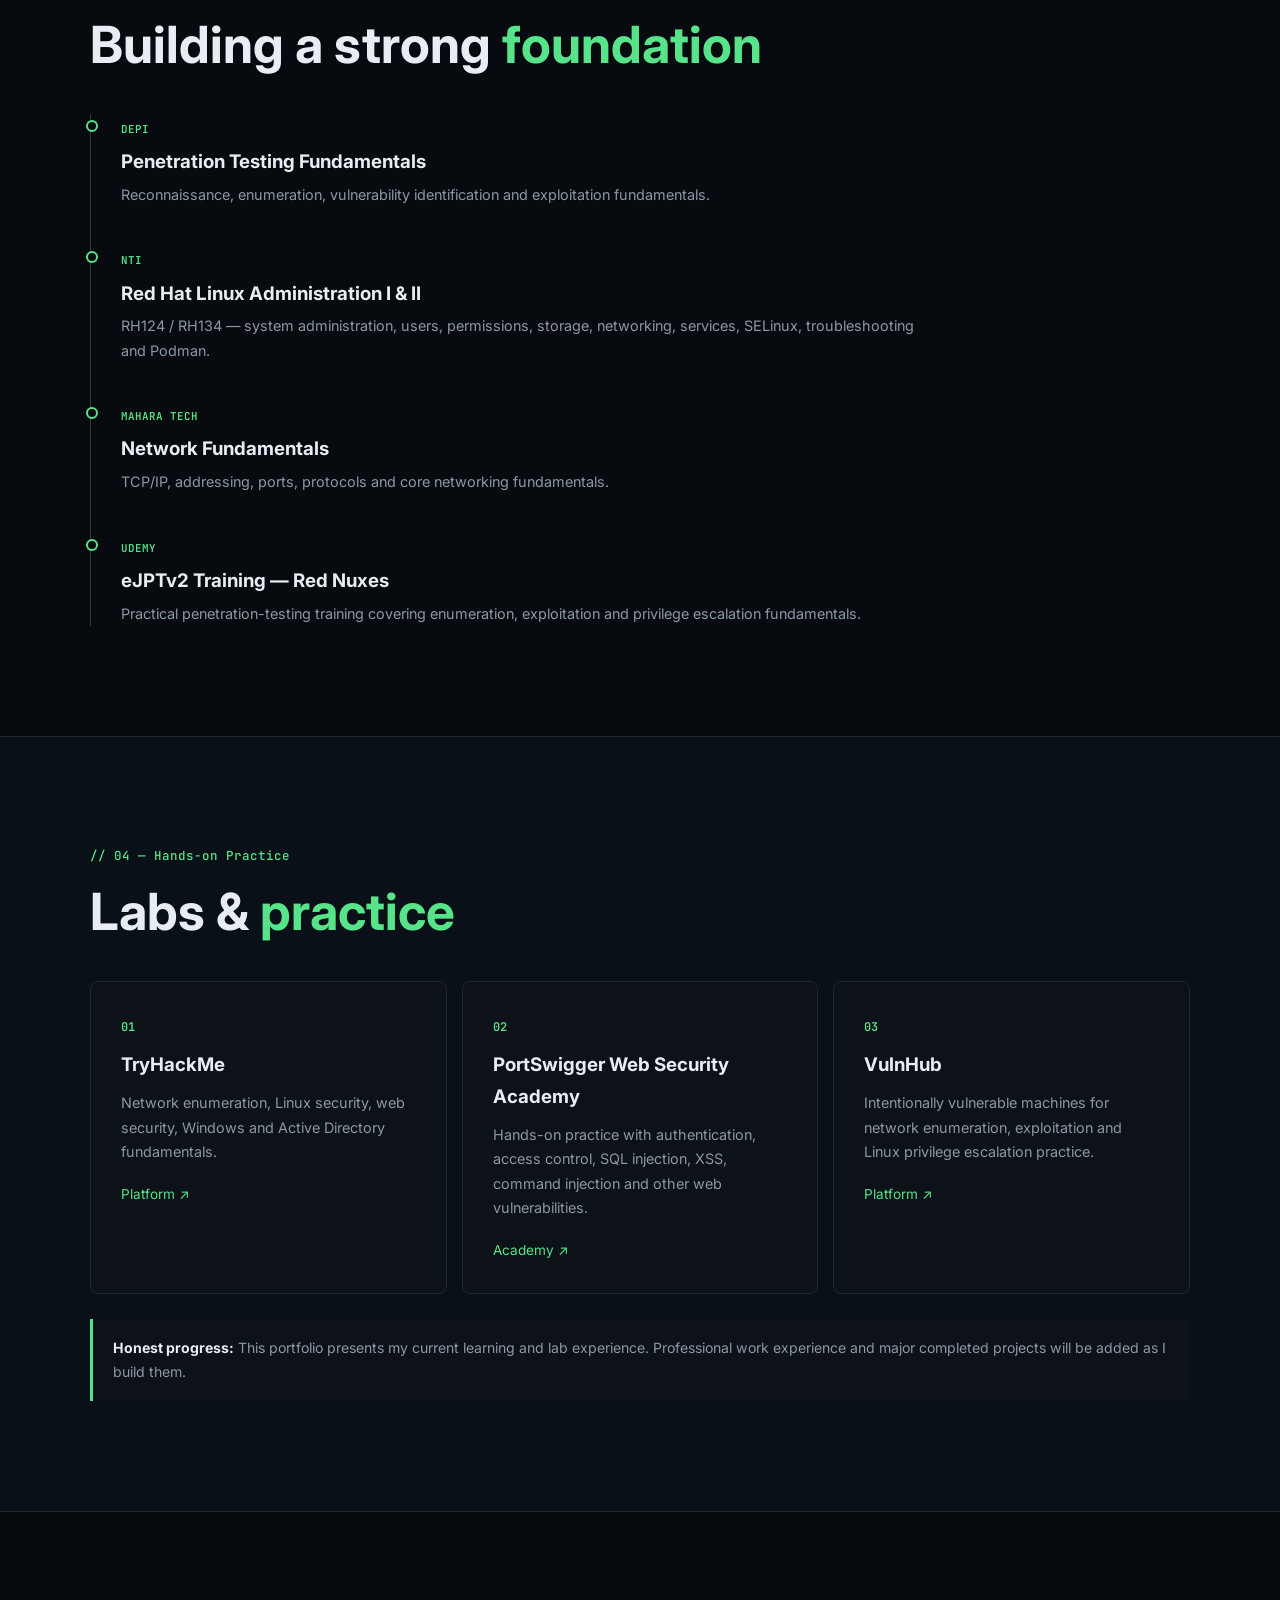
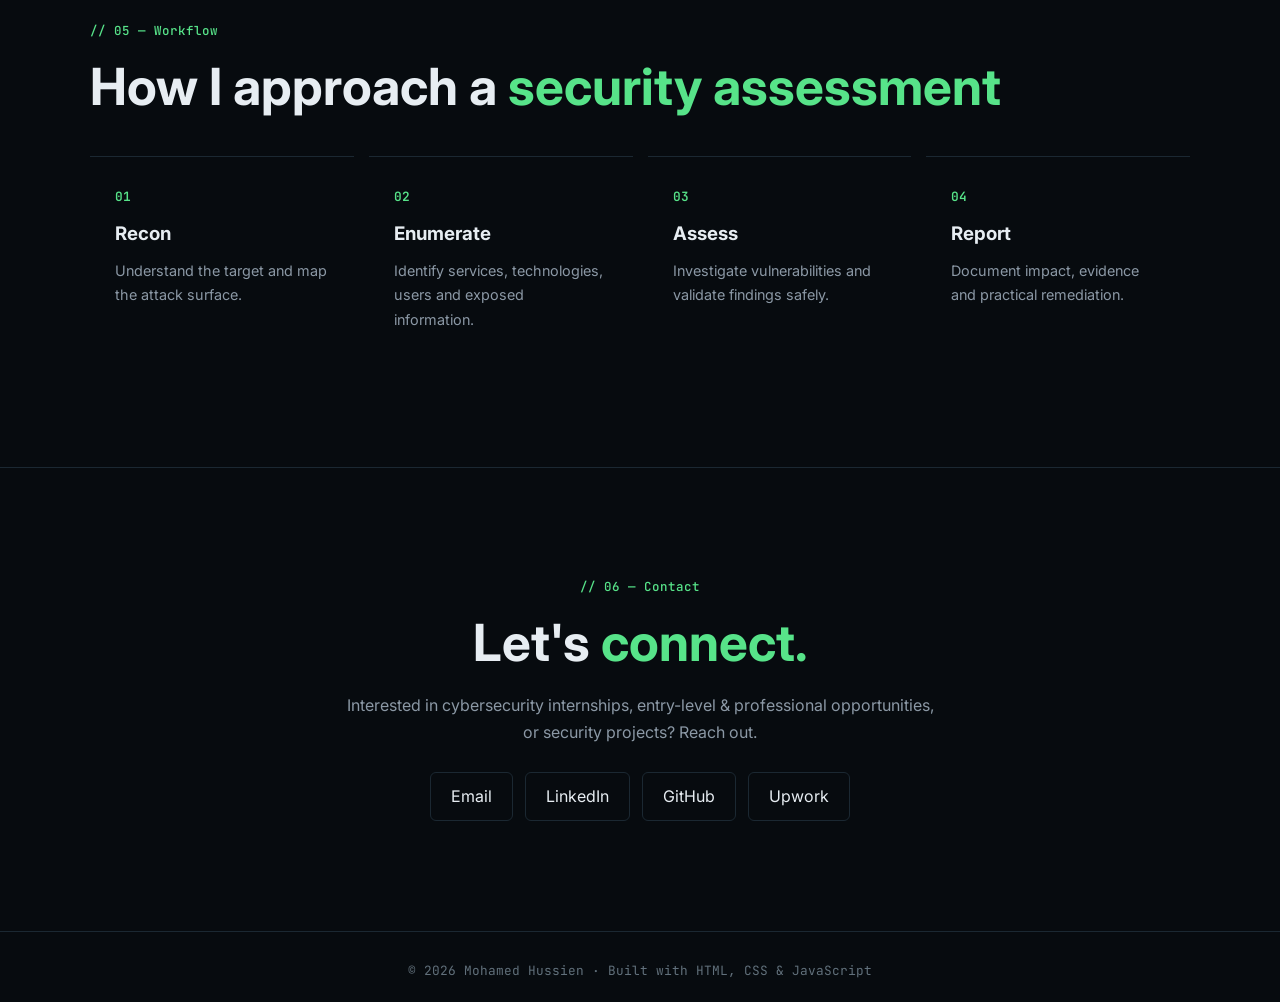
==== commit ae935df8: "Add files via upload" ====
--- a/index.html
+++ b/index.html
@@ -3,7 +3,7 @@
 <head>
   <meta charset="UTF-8">
   <meta name="viewport" content="width=device-width, initial-scale=1.0">
-  <meta name="description" content="Mohamed Hussien - Junior Cybersecurity Engineer portfolio">
+  <meta name="description" content="Mohamed Hussien - Cybersecurity Engineer portfolio">
   <title>Mohamed Hussien | Cybersecurity Portfolio</title>
   <link rel="preconnect" href="https://fonts.googleapis.com">
   <link rel="preconnect" href="https://fonts.gstatic.com" crossorigin>
@@ -29,7 +29,7 @@
       <div class="hero-content">
         <p class="terminal"><span>$</span> whoami</p>
         <h1>Mohamed <span>Hussien</span></h1>
-        <h2>Junior Cybersecurity Engineer</h2>
+        <h2>Cybersecurity Engineer</h2>
         <p class="subtitle">Penetration Testing · SOC · Linux Administration · Networking</p>
         <p class="intro">Cybersecurity-focused Mathematics and Computer Science student building practical skills in penetration testing, web security, Linux administration, networking, and security labs.</p>
         <div class="buttons">
@@ -41,7 +41,7 @@
           <pre><code>┌──(mohamed㉿kali)-[~]
 └─$ cat profile.txt
 
-Role: Junior Cybersecurity Engineer
+Role: Cybersecurity Engineer
 Focus: Pentesting &amp; Web Security
 OS: Linux / Kali Linux
 Status: Learning → Building → Securing</code></pre>
@@ -81,6 +81,29 @@
       </div>
     </section>
 
+    <section id="services" class="section">
+      <div class="section-label">// Services</div>
+      <h2>Penetration Testing <span>Services</span></h2>
+      <div class="cards">
+        <article class="card">
+          <i class="fas fa-globe" style="font-size: 1.8rem; color: var(--accent, #00f0ff); margin-bottom: 1rem;"></i>
+          <h3>Web Application Penetration Testing</h3>
+          <p>Comprehensive assessment of web applications to identify vulnerabilities such as OWASP Top 10 (SQLi, XSS, CSRF, IDOR) with actionable remediation reports.</p>
+        </article>
+        <article class="card">
+          <i class="fas fa-network-wired" style="font-size: 1.8rem; color: var(--accent, #00f0ff); margin-bottom: 1rem;"></i>
+          <h3>Network Security Assessment</h3>
+          <p>Evaluating internal and external network infrastructure to uncover misconfigurations, unpatched systems, and exposed security risks.</p>
+        </article>
+        <article class="card">
+          <i class="fas fa-shield-alt" style="font-size: 1.8rem; color: var(--accent, #00f0ff); margin-bottom: 1rem;"></i>
+          <h3>Vulnerability Assessment & Guidance</h3>
+          <p>In-depth vulnerability scanning and manual analysis coupled with detailed guidance on patch management and security hardening.</p>
+        </article>
+      </div>
+    </section>
+
+
     <section id="training" class="section">
       <div class="section-label">// 03 — Education &amp; Training</div>
       <h2>Building a strong <span>foundation</span></h2>
@@ -117,7 +140,7 @@
     <section id="contact" class="section contact">
       <div class="section-label">// 06 — Contact</div>
       <h2>Let's <span>connect.</span></h2>
-      <p>Interested in cybersecurity internships, junior opportunities, or security projects? Reach out.</p>
+      <p>Interested in cybersecurity internships, entry-level & professional opportunities, or security projects? Reach out.</p>
       <div class="contact-links">
         <a href="mailto:mh5231493@gmail.com">Email</a>
         <a href="https://www.linkedin.com/in/mohamed-hussien-12a985366" target="_blank" rel="noopener">LinkedIn</a>
